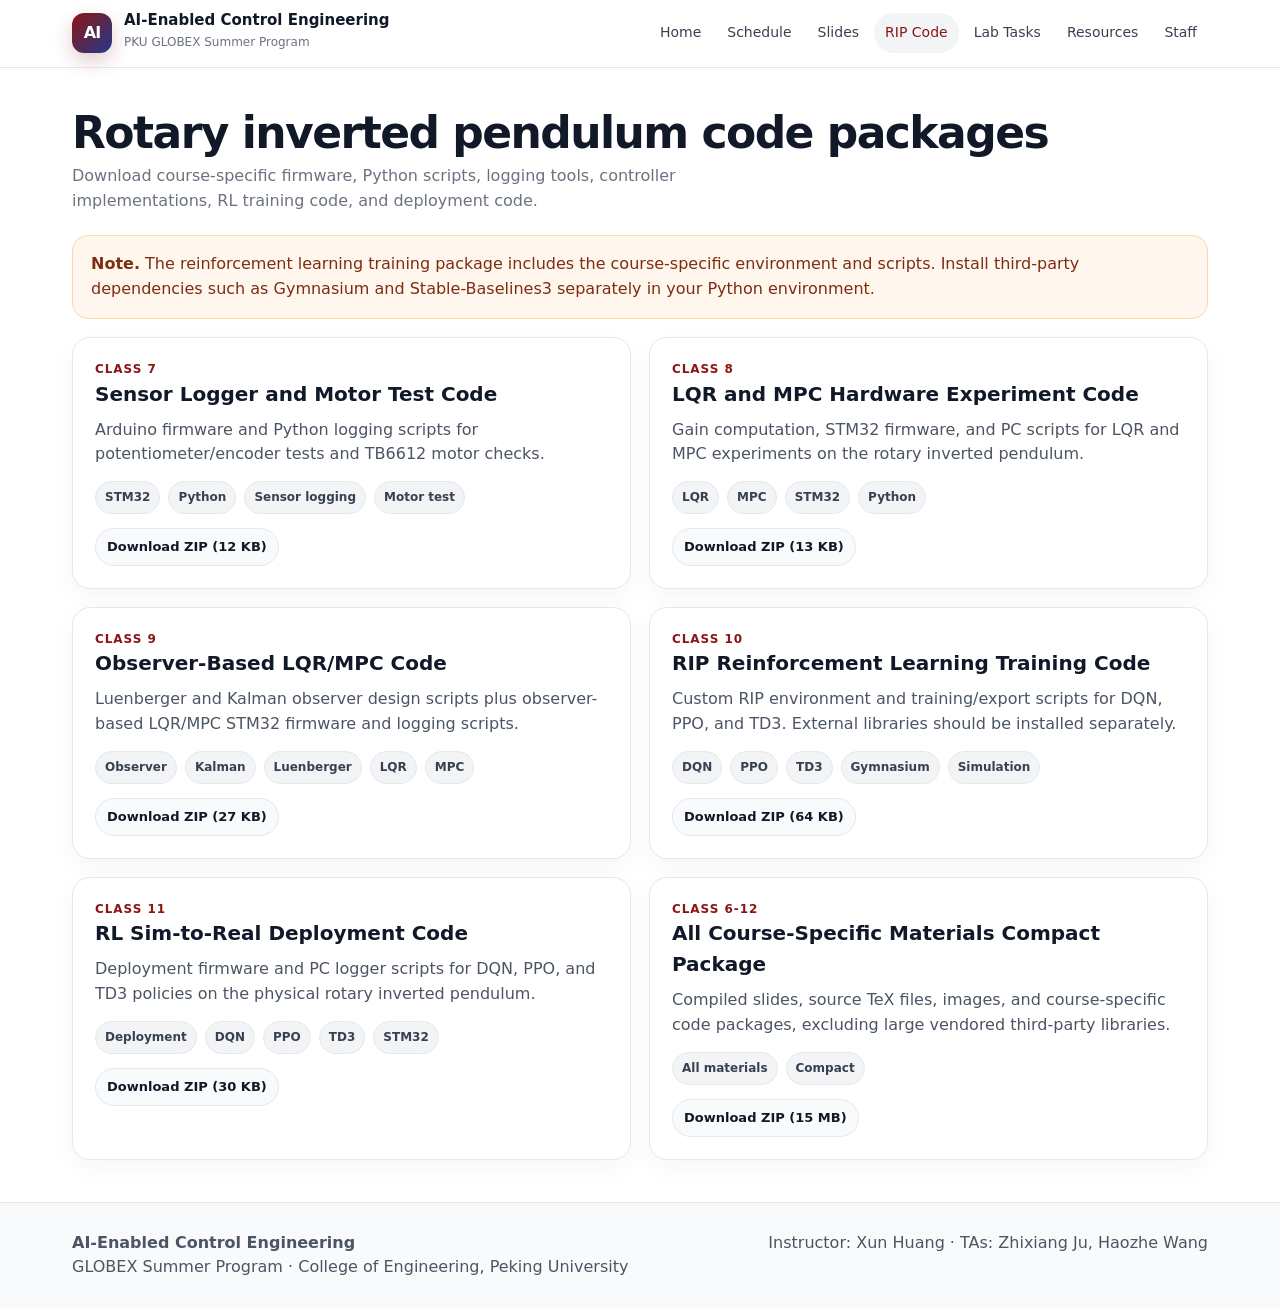
==== code.html @ 056799bc "Initial course website" ====
<!doctype html>
<html lang="en">
<head>
  <meta charset="utf-8">
  <meta name="viewport" content="width=device-width, initial-scale=1">
  <title>RIP Code · AI-Enabled Control Engineering</title>
  <meta name="description" content="Course website for AI-Enabled Control Engineering, PKU College of Engineering GLOBEX Summer Program.">
  <link rel="stylesheet" href="assets/css/styles.css">
</head>
<body>
<header class="site-header">
  <nav class="nav">
    <a class="brand" href="index.html" aria-label="Course home">
      <span class="brand-mark">AI</span>
      <span class="brand-text"><strong>AI-Enabled Control Engineering</strong><span>PKU GLOBEX Summer Program</span></span>
    </a>
    <div class="nav-links">
      <a href="index.html">Home</a>
      <a href="schedule.html">Schedule</a>
      <a href="lectures.html">Slides</a>
      <a href="code.html">RIP Code</a>
      <a href="tasks.html">Lab Tasks</a>
      <a href="resources.html">Resources</a>
      <a href="staff.html">Staff</a>
    </div>
  </nav>
</header>
<main class="container">
  <div class="section-head"><div><h2>Rotary inverted pendulum code packages</h2><p>Download course-specific firmware, Python scripts, logging tools, controller implementations, RL training code, and deployment code.</p></div></div>
  <div class="notice"><strong>Note.</strong> The reinforcement learning training package includes the course-specific environment and scripts. Install third-party dependencies such as Gymnasium and Stable-Baselines3 separately in your Python environment.</div>
  <div class="grid two" data-code style="margin-top:18px"></div>
</main>
<footer class="footer">
  <div class="container">
    <div><strong>AI-Enabled Control Engineering</strong><br>GLOBEX Summer Program · College of Engineering, Peking University</div>
    <div>Instructor: Xun Huang · TAs: Zhixiang Ju, Haozhe Wang</div>
  </div>
</footer>
<script src="assets/js/course-data.js"></script>
<script src="assets/js/main.js"></script>
</body>
</html>
---- assets/css/styles.css ----
:root {
  --pku-red: #8c1515;
  --pku-dark: #1f2937;
  --pku-ink: #111827;
  --muted: #6b7280;
  --line: #e5e7eb;
  --soft: #f8fafc;
  --card: #ffffff;
  --blue: #233a8b;
  --gold: #c28f2c;
  --radius: 18px;
  --shadow: 0 18px 45px rgba(15, 23, 42, 0.10);
}
* { box-sizing: border-box; }
html { scroll-behavior: smooth; }
body { margin: 0; font-family: Inter, ui-sans-serif, system-ui, -apple-system, BlinkMacSystemFont, "Segoe UI", sans-serif; color: var(--pku-ink); background: #fff; line-height: 1.55; }
a { color: inherit; text-decoration: none; }
img { max-width: 100%; display: block; }
.site-header { position: sticky; top: 0; z-index: 50; background: rgba(255,255,255,0.94); border-bottom: 1px solid var(--line); backdrop-filter: blur(16px); }
.nav { max-width: 1180px; margin: 0 auto; padding: 13px 22px; display: flex; align-items: center; justify-content: space-between; gap: 18px; }
.brand { display: flex; align-items: center; gap: 12px; min-width: 260px; }
.brand-mark { width: 40px; height: 40px; border-radius: 12px; background: linear-gradient(135deg, var(--pku-red), var(--blue)); color: white; display:grid; place-items:center; font-weight: 900; letter-spacing: -1px; box-shadow: 0 8px 20px rgba(140,21,21,.22); }
.brand-text strong { display: block; line-height: 1.05; font-size: 15px; }
.brand-text span { color: var(--muted); font-size: 12px; }
.nav-links { display: flex; align-items: center; gap: 4px; flex-wrap: wrap; justify-content: flex-end; }
.nav-links a { padding: 9px 11px; border-radius: 999px; font-size: 14px; color: #374151; }
.nav-links a:hover, .nav-links a.active { background: #f3f4f6; color: var(--pku-red); }
.hero { background: radial-gradient(circle at 20% 10%, rgba(140,21,21,.14), transparent 30%), radial-gradient(circle at 80% 10%, rgba(35,58,139,.15), transparent 35%), linear-gradient(180deg, #fff, #f8fafc); border-bottom: 1px solid var(--line); }
.hero-inner { max-width: 1180px; margin: 0 auto; padding: 68px 22px 56px; display: grid; grid-template-columns: 1.15fr .85fr; gap: 36px; align-items: center; }
.eyebrow { display: inline-flex; align-items: center; gap: 8px; color: var(--pku-red); font-weight: 800; font-size: 13px; letter-spacing: .08em; text-transform: uppercase; }
.eyebrow::before { content: ""; width: 32px; height: 3px; border-radius: 99px; background: var(--pku-red); }
h1 { font-size: clamp(38px, 7vw, 72px); line-height: .96; margin: 16px 0 18px; letter-spacing: -0.055em; }
.hero p { font-size: 18px; color: #374151; max-width: 720px; }
.hero-card { background: rgba(255,255,255,.88); border: 1px solid var(--line); border-radius: 28px; box-shadow: var(--shadow); overflow: hidden; }
.hero-card img { width: 100%; max-height: 310px; object-fit: contain; background: white; padding: 22px; }
.hero-card-body { padding: 22px; border-top: 1px solid var(--line); }
.hero-card-body h3 { margin: 0 0 8px; }
.hero-actions { display:flex; gap: 12px; flex-wrap: wrap; margin-top: 26px; }
.btn { display: inline-flex; align-items: center; justify-content: center; gap: 8px; padding: 12px 16px; border-radius: 999px; font-weight: 800; border: 1px solid var(--line); background: #fff; }
.btn.primary { background: var(--pku-red); color: #fff; border-color: var(--pku-red); }
.btn:hover { transform: translateY(-1px); box-shadow: 0 10px 20px rgba(15,23,42,.08); }
.container { max-width: 1180px; margin: 0 auto; padding: 42px 22px; }
.section-head { display:flex; justify-content:space-between; align-items:end; gap: 16px; margin-bottom: 22px; }
.section-head h2 { font-size: clamp(28px, 4vw, 44px); line-height: 1.05; letter-spacing: -.035em; margin: 0; }
.section-head p { color: var(--muted); max-width: 680px; margin: 8px 0 0; }
.grid { display: grid; gap: 18px; }
.grid.cards { grid-template-columns: repeat(3, minmax(0, 1fr)); }
.grid.two { grid-template-columns: repeat(2, minmax(0, 1fr)); }
.card { background: var(--card); border: 1px solid var(--line); border-radius: var(--radius); padding: 22px; box-shadow: 0 8px 25px rgba(15,23,42,.04); }
.card h3 { margin: 0 0 8px; font-size: 20px; }
.card p { color: #4b5563; margin: 0 0 14px; }
.kicker { color: var(--pku-red); font-size: 12px; font-weight: 900; letter-spacing: .08em; text-transform: uppercase; }
.pill-row { display:flex; flex-wrap: wrap; gap: 8px; margin-top: 14px; }
.pill { background: #f3f4f6; border: 1px solid #e5e7eb; color: #374151; border-radius: 999px; padding: 6px 9px; font-size: 12px; font-weight: 700; }
.feature-strip { background: var(--pku-dark); color: #fff; }
.feature-strip .container { padding-block: 34px; }
.stats { display:grid; grid-template-columns: repeat(4, minmax(0,1fr)); gap: 18px; }
.stat { border: 1px solid rgba(255,255,255,.16); border-radius: 18px; padding: 18px; background: rgba(255,255,255,.05); }
.stat strong { display:block; font-size: 30px; line-height:1; }
.stat span { color: #cbd5e1; font-size: 13px; }
.timeline { position: relative; display: grid; gap: 16px; }
.lecture-card { display:grid; grid-template-columns: 116px 1fr; gap: 18px; align-items:start; background: #fff; border: 1px solid var(--line); border-radius: 20px; padding: 20px; box-shadow: 0 8px 20px rgba(15,23,42,.04); }
.lecture-no { background: linear-gradient(135deg, var(--pku-red), var(--blue)); color: white; border-radius: 18px; min-height: 92px; display:flex; flex-direction:column; justify-content:center; align-items:center; font-weight: 900; }
.lecture-no span { font-size: 13px; opacity:.85; }
.lecture-no strong { font-size: 34px; line-height:1; }
.lecture-card h3 { margin: 0 0 6px; font-size: 22px; }
.lecture-card p { margin: 0 0 12px; color: #4b5563; }
ul.clean { margin: 10px 0 0; padding-left: 18px; color: #374151; }
.downloads { display:flex; flex-wrap: wrap; gap: 10px; margin-top: 14px; }
.downloads a { border: 1px solid var(--line); border-radius: 999px; padding: 8px 11px; font-size: 13px; font-weight: 800; background: #f9fafb; }
.downloads a:hover { color: var(--pku-red); background: #fff7ed; }
.table-wrap { overflow-x:auto; border: 1px solid var(--line); border-radius: 18px; }
table { width: 100%; border-collapse: collapse; background: #fff; }
th, td { padding: 14px 16px; border-bottom: 1px solid var(--line); text-align: left; vertical-align: top; }
th { background: #f9fafb; color: #374151; font-size: 13px; text-transform: uppercase; letter-spacing: .04em; }
tr:last-child td { border-bottom: none; }
.notice { background: #fff7ed; border: 1px solid #fed7aa; color: #7c2d12; border-radius: 16px; padding: 16px 18px; }
.staff-grid { display:grid; grid-template-columns: 1fr 1fr; gap: 18px; }
.person { display:flex; gap: 16px; align-items:center; }
.avatar { width: 58px; height:58px; border-radius: 18px; background: linear-gradient(135deg, var(--pku-red), var(--blue)); color:white; display:grid; place-items:center; font-weight:900; }
.footer { border-top: 1px solid var(--line); background: #f9fafb; color: #4b5563; }
.footer .container { padding-block: 28px; display:flex; justify-content:space-between; gap:18px; flex-wrap:wrap; }
pre, code { font-family: ui-monospace, SFMono-Regular, Menlo, Consolas, monospace; }
pre { background: #111827; color: #e5e7eb; border-radius: 16px; padding: 16px; overflow:auto; }
@media (max-width: 860px) {
  .hero-inner, .grid.cards, .grid.two, .staff-grid, .stats { grid-template-columns: 1fr; }
  .section-head { display:block; }
  .lecture-card { grid-template-columns: 1fr; }
  .lecture-no { min-height: 68px; flex-direction: row; gap: 8px; justify-content:flex-start; padding-left: 18px; }
  .brand { min-width:auto; }
  .nav { align-items:flex-start; flex-direction:column; }
  .nav-links { justify-content:flex-start; }
}
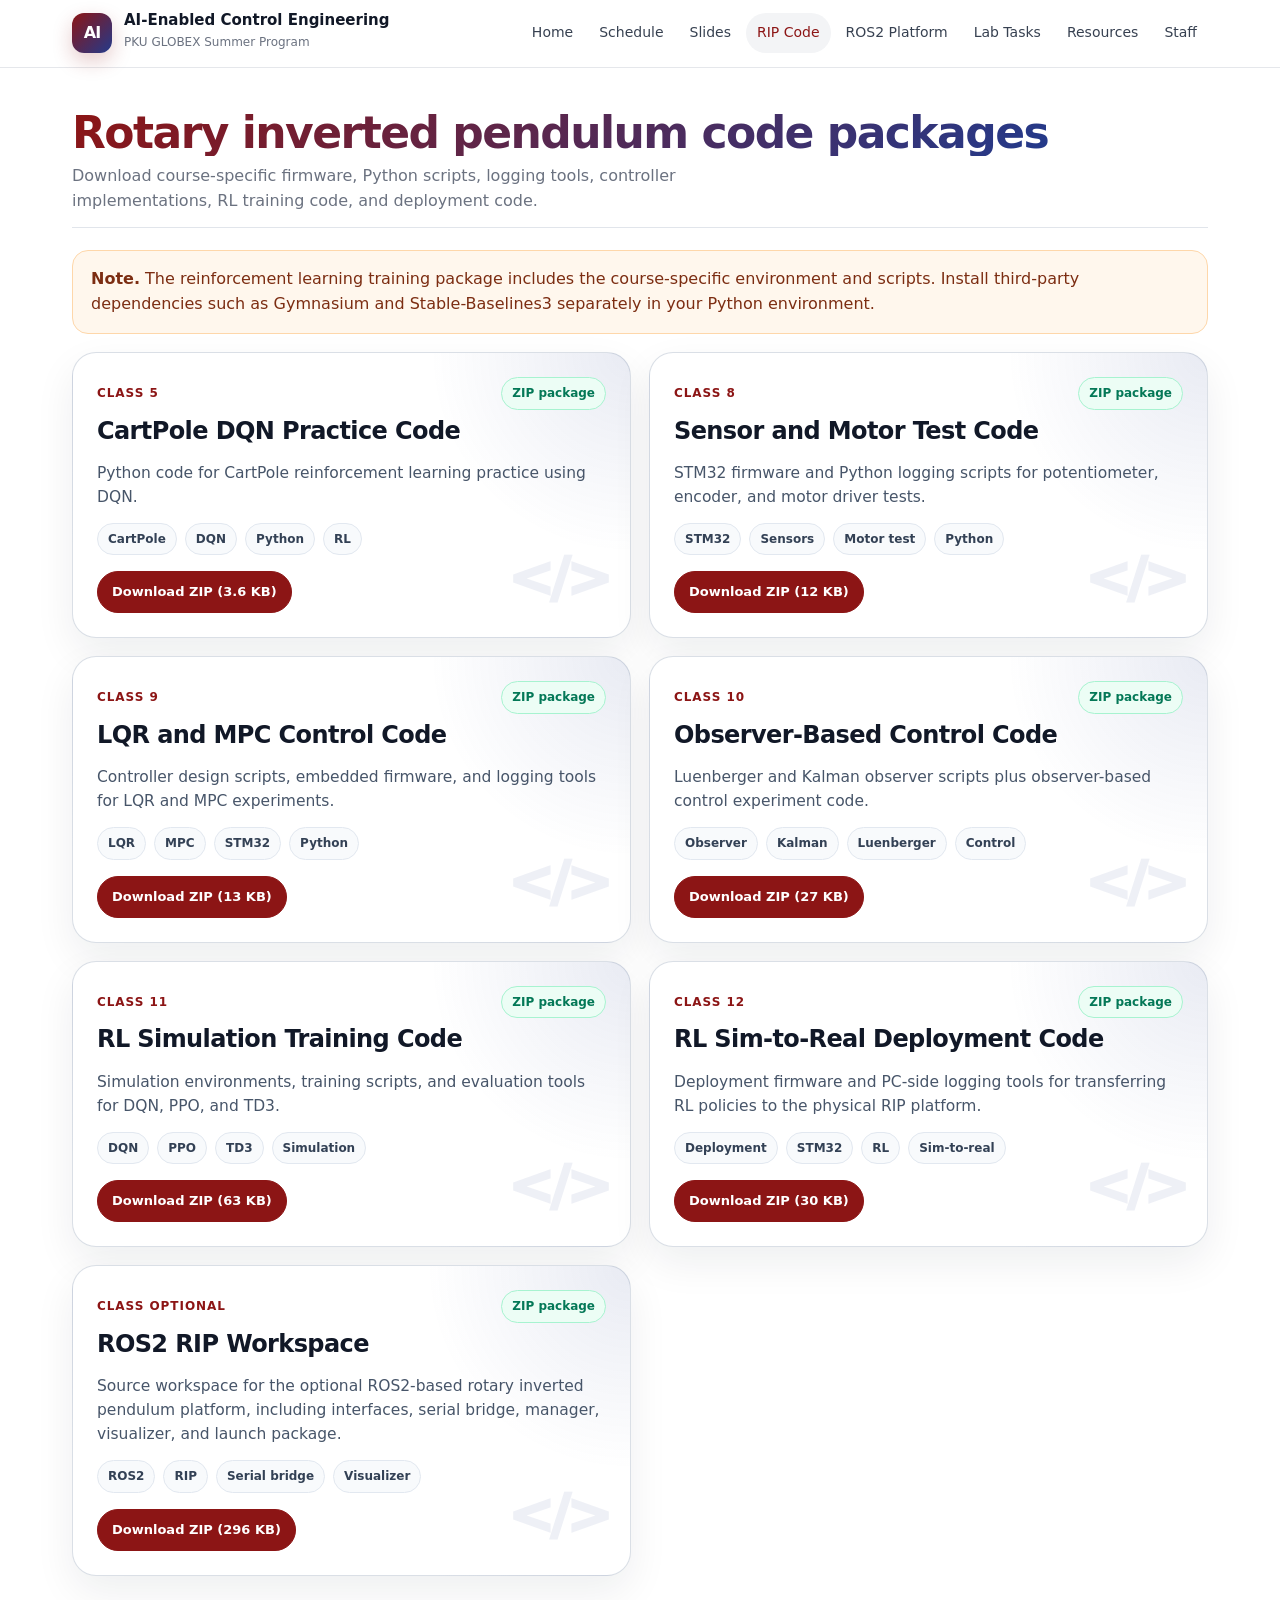
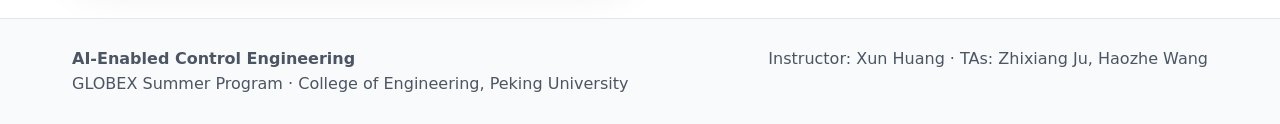
==== commit 6c587307: "Update RIPLAB website" ====
--- a/code.html
+++ b/code.html
@@ -19,6 +19,7 @@
       <a href="schedule.html">Schedule</a>
       <a href="lectures.html">Slides</a>
       <a href="code.html">RIP Code</a>
+      <a href="ros2-platform.html">ROS2 Platform</a>
       <a href="tasks.html">Lab Tasks</a>
       <a href="resources.html">Resources</a>
       <a href="staff.html">Staff</a>
--- a/assets/css/styles.css
+++ b/assets/css/styles.css
@@ -92,3 +92,522 @@
   .nav { align-items:flex-start; flex-direction:column; }
   .nav-links { justify-content:flex-start; }
 }
+
+/* ===== 2026 course material redesign ===== */
+
+.timeline {
+  display: grid;
+  gap: 20px;
+}
+
+.lecture-card.modern {
+  position: relative;
+  overflow: hidden;
+  display: grid;
+  grid-template-columns: 118px 1fr;
+  gap: 22px;
+  padding: 24px;
+  border-radius: 24px;
+  border: 1px solid rgba(148, 163, 184, 0.35);
+  background:
+    linear-gradient(135deg, rgba(255,255,255,0.98), rgba(248,250,252,0.96)),
+    radial-gradient(circle at 100% 0%, rgba(140,21,21,0.10), transparent 30%);
+  box-shadow: 0 16px 40px rgba(15, 23, 42, 0.08);
+}
+
+.lecture-card.modern::before {
+  content: "";
+  position: absolute;
+  inset: 0 auto 0 0;
+  width: 6px;
+  background: linear-gradient(180deg, var(--pku-red), var(--blue));
+}
+
+.lecture-card.modern.is-pending {
+  background:
+    repeating-linear-gradient(
+      -45deg,
+      rgba(248,250,252,0.98),
+      rgba(248,250,252,0.98) 12px,
+      rgba(241,245,249,0.98) 12px,
+      rgba(241,245,249,0.98) 24px
+    );
+  opacity: 0.92;
+}
+
+.lecture-card.modern.is-pending::before {
+  background: #cbd5e1;
+}
+
+.lecture-no {
+  background: linear-gradient(135deg, var(--pku-red), var(--blue));
+  color: white;
+  border-radius: 20px;
+  min-height: 108px;
+  display: flex;
+  flex-direction: column;
+  justify-content: center;
+  align-items: center;
+  box-shadow: 0 14px 28px rgba(140, 21, 21, 0.18);
+}
+
+.is-pending .lecture-no {
+  background: linear-gradient(135deg, #94a3b8, #64748b);
+  box-shadow: none;
+}
+
+.lecture-no span {
+  font-size: 13px;
+  font-weight: 800;
+  opacity: 0.88;
+  text-transform: uppercase;
+  letter-spacing: 0.08em;
+}
+
+.lecture-no strong {
+  font-size: 40px;
+  line-height: 1;
+  font-weight: 950;
+}
+
+.lecture-main h3,
+.code-card.modern h3 {
+  margin: 8px 0 8px;
+  font-size: 24px;
+  line-height: 1.15;
+  letter-spacing: -0.025em;
+}
+
+.lecture-focus,
+.code-card.modern p {
+  color: #475569;
+  font-size: 15.5px;
+  margin-bottom: 14px;
+}
+
+.lecture-topline,
+.code-card-head {
+  display: flex;
+  align-items: center;
+  justify-content: space-between;
+  gap: 12px;
+  flex-wrap: wrap;
+}
+
+.status {
+  display: inline-flex;
+  align-items: center;
+  border-radius: 999px;
+  padding: 6px 10px;
+  font-size: 12px;
+  font-weight: 850;
+  border: 1px solid transparent;
+}
+
+.status.ready {
+  background: #ecfdf5;
+  color: #047857;
+  border-color: #a7f3d0;
+}
+
+.status.pending {
+  background: #f1f5f9;
+  color: #64748b;
+  border-color: #cbd5e1;
+}
+
+.lab-line {
+  margin: 14px 0 0;
+  padding: 12px 14px;
+  border-left: 4px solid var(--gold);
+  background: #fffbeb;
+  border-radius: 12px;
+  color: #475569;
+}
+
+.downloads {
+  display: flex;
+  flex-wrap: wrap;
+  gap: 10px;
+  margin-top: 16px;
+}
+
+.download-btn,
+.downloads a {
+  display: inline-flex;
+  align-items: center;
+  justify-content: center;
+  border-radius: 999px;
+  padding: 10px 14px;
+  font-size: 13px;
+  font-weight: 850;
+  border: 1px solid var(--pku-red);
+  background: var(--pku-red);
+  color: white;
+  transition: transform 0.15s ease, box-shadow 0.15s ease;
+}
+
+.download-btn:hover,
+.downloads a:hover {
+  transform: translateY(-1px);
+  box-shadow: 0 12px 22px rgba(140, 21, 21, 0.18);
+  background: #7a1010;
+  color: white;
+}
+
+.download-btn.disabled {
+  cursor: not-allowed;
+  border-color: #cbd5e1;
+  background: #e2e8f0;
+  color: #64748b;
+  box-shadow: none;
+}
+
+.grid.cards[data-code] {
+  grid-template-columns: repeat(2, minmax(0, 1fr));
+}
+
+.code-card.modern {
+  position: relative;
+  padding: 24px;
+  border-radius: 24px;
+  border: 1px solid rgba(148, 163, 184, 0.35);
+  background:
+    radial-gradient(circle at 100% 0%, rgba(35,58,139,0.10), transparent 32%),
+    #ffffff;
+  box-shadow: 0 16px 40px rgba(15, 23, 42, 0.07);
+}
+
+.code-card.modern::before {
+  content: "</>";
+  position: absolute;
+  right: 22px;
+  bottom: 16px;
+  color: rgba(35, 58, 139, 0.08);
+  font-size: 56px;
+  font-weight: 950;
+  letter-spacing: -0.08em;
+}
+
+.pill-row {
+  display: flex;
+  flex-wrap: wrap;
+  gap: 8px;
+  margin: 14px 0 4px;
+}
+
+.pill {
+  background: #f8fafc;
+  border: 1px solid #e2e8f0;
+  color: #334155;
+  border-radius: 999px;
+  padding: 6px 10px;
+  font-size: 12px;
+  font-weight: 750;
+}
+
+.section-head {
+  padding-bottom: 14px;
+  border-bottom: 1px solid rgba(148, 163, 184, 0.28);
+}
+
+.section-head h2 {
+  background: linear-gradient(135deg, var(--pku-red), var(--blue));
+  -webkit-background-clip: text;
+  background-clip: text;
+  color: transparent;
+}
+
+@media (max-width: 860px) {
+  .lecture-card.modern {
+    grid-template-columns: 1fr;
+  }
+
+  .lecture-no {
+    min-height: 72px;
+    flex-direction: row;
+    justify-content: flex-start;
+    padding-left: 20px;
+    gap: 10px;
+  }
+
+  .grid.cards[data-code] {
+    grid-template-columns: 1fr;
+  }
+}
+
+/* ===== layout fix for 1--15 course pages ===== */
+html, body {
+  overflow-x: hidden;
+}
+
+.container,
+.page,
+main {
+  max-width: 1180px;
+  margin-left: auto;
+  margin-right: auto;
+  box-sizing: border-box;
+}
+
+.page {
+  padding-left: 22px;
+  padding-right: 22px;
+}
+
+.timeline,
+.grid.cards,
+.schedule-panel,
+.table-wrap {
+  width: 100%;
+  max-width: 100%;
+  box-sizing: border-box;
+}
+
+.lecture-card.modern,
+.code-card.modern {
+  max-width: 100%;
+  box-sizing: border-box;
+}
+
+.lecture-topline,
+.code-card-head {
+  justify-content: flex-start;
+}
+
+.lecture-topline .status,
+.code-card-head .status {
+  margin-left: auto;
+}
+
+.table-wrap {
+  overflow-x: auto;
+}
+
+.schedule-table {
+  width: 100%;
+  border-collapse: separate;
+  border-spacing: 0 12px;
+}
+
+.schedule-table th {
+  text-align: left;
+  padding: 12px 14px;
+  font-size: 13px;
+  color: #64748b;
+  text-transform: uppercase;
+  letter-spacing: 0.04em;
+}
+
+.schedule-table td {
+  background: #ffffff;
+  padding: 16px 14px;
+  border-top: 1px solid rgba(148, 163, 184, 0.28);
+  border-bottom: 1px solid rgba(148, 163, 184, 0.28);
+  vertical-align: top;
+  color: #334155;
+}
+
+.schedule-table td:first-child {
+  border-left: 1px solid rgba(148, 163, 184, 0.28);
+  border-radius: 16px 0 0 16px;
+  color: var(--pku-red);
+  white-space: nowrap;
+}
+
+.schedule-table td:last-child {
+  border-right: 1px solid rgba(148, 163, 184, 0.28);
+  border-radius: 0 16px 16px 0;
+  white-space: nowrap;
+}
+
+@media (max-width: 860px) {
+  .page {
+    padding-left: 14px;
+    padding-right: 14px;
+  }
+
+  .schedule-table {
+    min-width: 920px;
+  }
+}
+
+
+/* ===== ros2-platform-page ===== */
+.ros2-page {
+  max-width: 1120px;
+}
+
+.ros2-hero {
+  position: relative;
+  overflow: hidden;
+  border-radius: 30px;
+  padding: 42px;
+  margin-bottom: 28px;
+  color: #0f172a;
+  border: 1px solid rgba(148, 163, 184, 0.30);
+  background:
+    radial-gradient(circle at 92% 12%, rgba(35,58,139,0.20), transparent 34%),
+    linear-gradient(135deg, #ffffff 0%, #f8fafc 58%, #fff7ed 100%);
+  box-shadow: 0 20px 54px rgba(15, 23, 42, 0.10);
+}
+
+.ros2-hero h1 {
+  max-width: 820px;
+  margin: 10px 0 14px;
+  font-size: clamp(36px, 6vw, 64px);
+  line-height: 0.96;
+  letter-spacing: -0.055em;
+  color: var(--pku-red);
+}
+
+.ros2-hero .lead {
+  max-width: 820px;
+  color: #475569;
+  font-size: 18px;
+  line-height: 1.7;
+}
+
+.download-btn.ghost {
+  background: #ffffff;
+  color: var(--pku-red);
+  border-color: rgba(140, 21, 21, 0.35);
+}
+
+.ros2-grid {
+  display: grid;
+  grid-template-columns: repeat(2, minmax(0, 1fr));
+  gap: 18px;
+  margin: 26px 0;
+}
+
+.ros2-card,
+.ros2-section {
+  border: 1px solid rgba(148, 163, 184, 0.30);
+  background: #ffffff;
+  border-radius: 24px;
+  padding: 24px;
+  box-shadow: 0 14px 36px rgba(15, 23, 42, 0.06);
+}
+
+.ros2-card h2,
+.ros2-section h2 {
+  margin: 0 0 12px;
+  color: #111827;
+  letter-spacing: -0.025em;
+}
+
+.ros2-card p,
+.ros2-section p,
+.steps li {
+  color: #475569;
+  line-height: 1.68;
+}
+
+.ros2-section {
+  margin: 22px 0;
+}
+
+.module-list {
+  display: grid;
+  grid-template-columns: repeat(2, minmax(0, 1fr));
+  gap: 14px;
+}
+
+.module-list article {
+  border-radius: 18px;
+  padding: 18px;
+  background: #f8fafc;
+  border: 1px solid rgba(226, 232, 240, 0.95);
+}
+
+.module-list h3 {
+  margin: 0 0 8px;
+  color: var(--pku-red);
+}
+
+.flow {
+  display: grid;
+  grid-template-columns: 1fr auto 1fr auto 1fr auto 1fr;
+  align-items: center;
+  gap: 10px;
+  margin: 18px 0;
+}
+
+.flow div {
+  min-height: 84px;
+  border-radius: 18px;
+  background: linear-gradient(135deg, #f8fafc, #eef2ff);
+  border: 1px solid rgba(148, 163, 184, 0.28);
+  padding: 16px;
+  font-weight: 900;
+  color: #0f172a;
+}
+
+.flow small {
+  display: block;
+  margin-top: 6px;
+  font-weight: 650;
+  color: #64748b;
+}
+
+.flow span {
+  color: var(--pku-red);
+  font-weight: 950;
+  font-size: 24px;
+}
+
+.steps {
+  padding-left: 22px;
+}
+
+.steps li {
+  margin: 14px 0;
+}
+
+pre {
+  overflow-x: auto;
+  border-radius: 16px;
+  padding: 14px 16px;
+  background: #0f172a;
+  color: #e5e7eb;
+}
+
+code {
+  border-radius: 7px;
+  padding: 2px 6px;
+  background: #f1f5f9;
+  color: #8c1515;
+  font-weight: 700;
+}
+
+pre code {
+  background: transparent;
+  color: inherit;
+  padding: 0;
+}
+
+.warning-panel {
+  border-color: rgba(217, 119, 6, 0.30);
+  background: linear-gradient(135deg, #fffbeb, #ffffff);
+}
+
+@media (max-width: 900px) {
+  .ros2-grid,
+  .module-list {
+    grid-template-columns: 1fr;
+  }
+
+  .flow {
+    grid-template-columns: 1fr;
+  }
+
+  .flow span {
+    text-align: center;
+    transform: rotate(90deg);
+  }
+
+  .ros2-hero {
+    padding: 28px;
+  }
+}
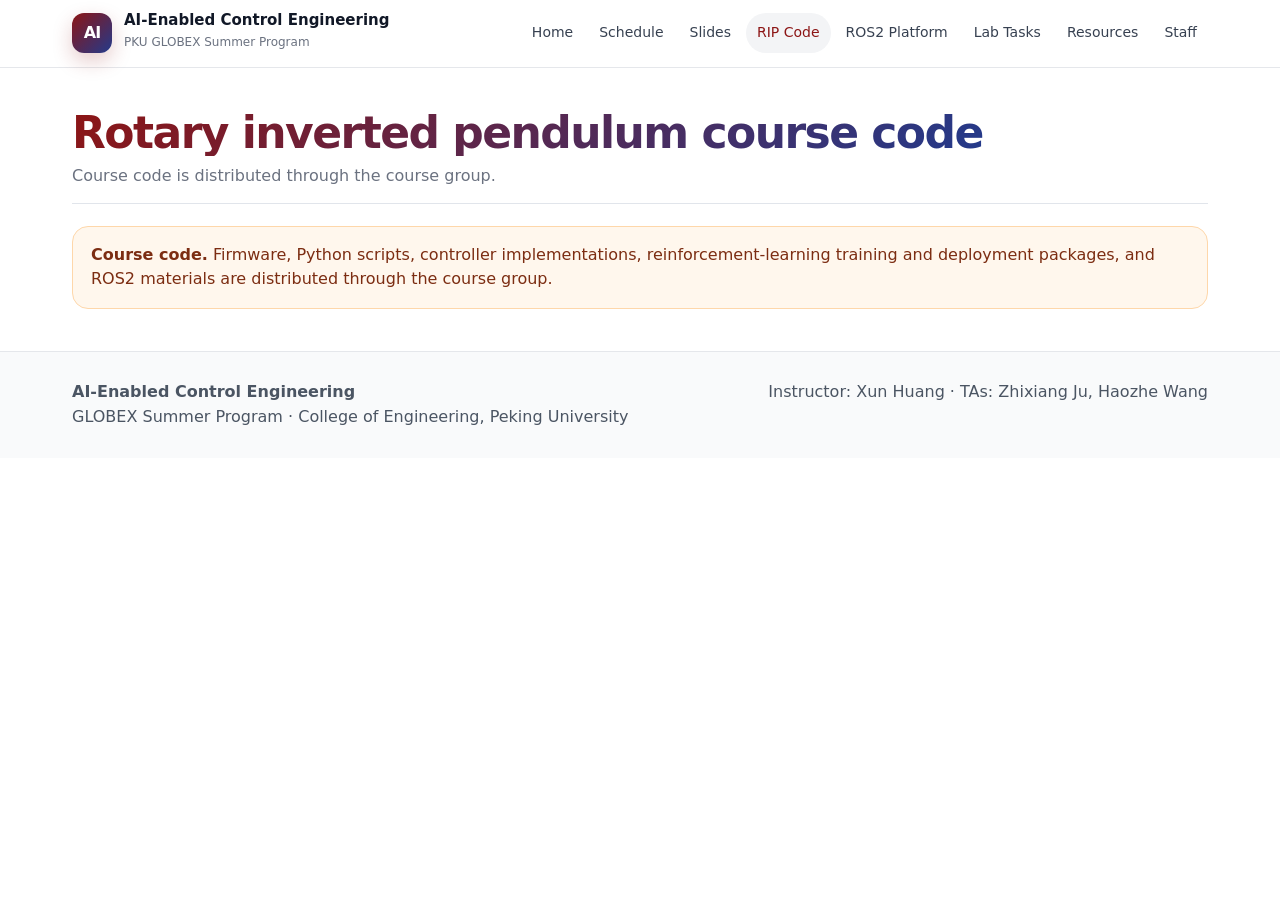
==== commit a65ab8f4: "Update RIP course manuals, report templates, and theory supplement" ====
--- a/code.html
+++ b/code.html
@@ -27,9 +27,18 @@
   </nav>
 </header>
 <main class="container">
-  <div class="section-head"><div><h2>Rotary inverted pendulum code packages</h2><p>Download course-specific firmware, Python scripts, logging tools, controller implementations, RL training code, and deployment code.</p></div></div>
-  <div class="notice"><strong>Note.</strong> The reinforcement learning training package includes the course-specific environment and scripts. Install third-party dependencies such as Gymnasium and Stable-Baselines3 separately in your Python environment.</div>
-  <div class="grid two" data-code style="margin-top:18px"></div>
+  <div class="section-head">
+    <div>
+      <h2>Rotary inverted pendulum course code</h2>
+      <p>Course code is distributed through the course group.</p>
+    </div>
+  </div>
+  <div class="notice">
+    <strong>Course code.</strong>
+    Firmware, Python scripts, controller implementations,
+    reinforcement-learning training and deployment packages,
+    and ROS2 materials are distributed through the course group.
+  </div>
 </main>
 <footer class="footer">
   <div class="container">
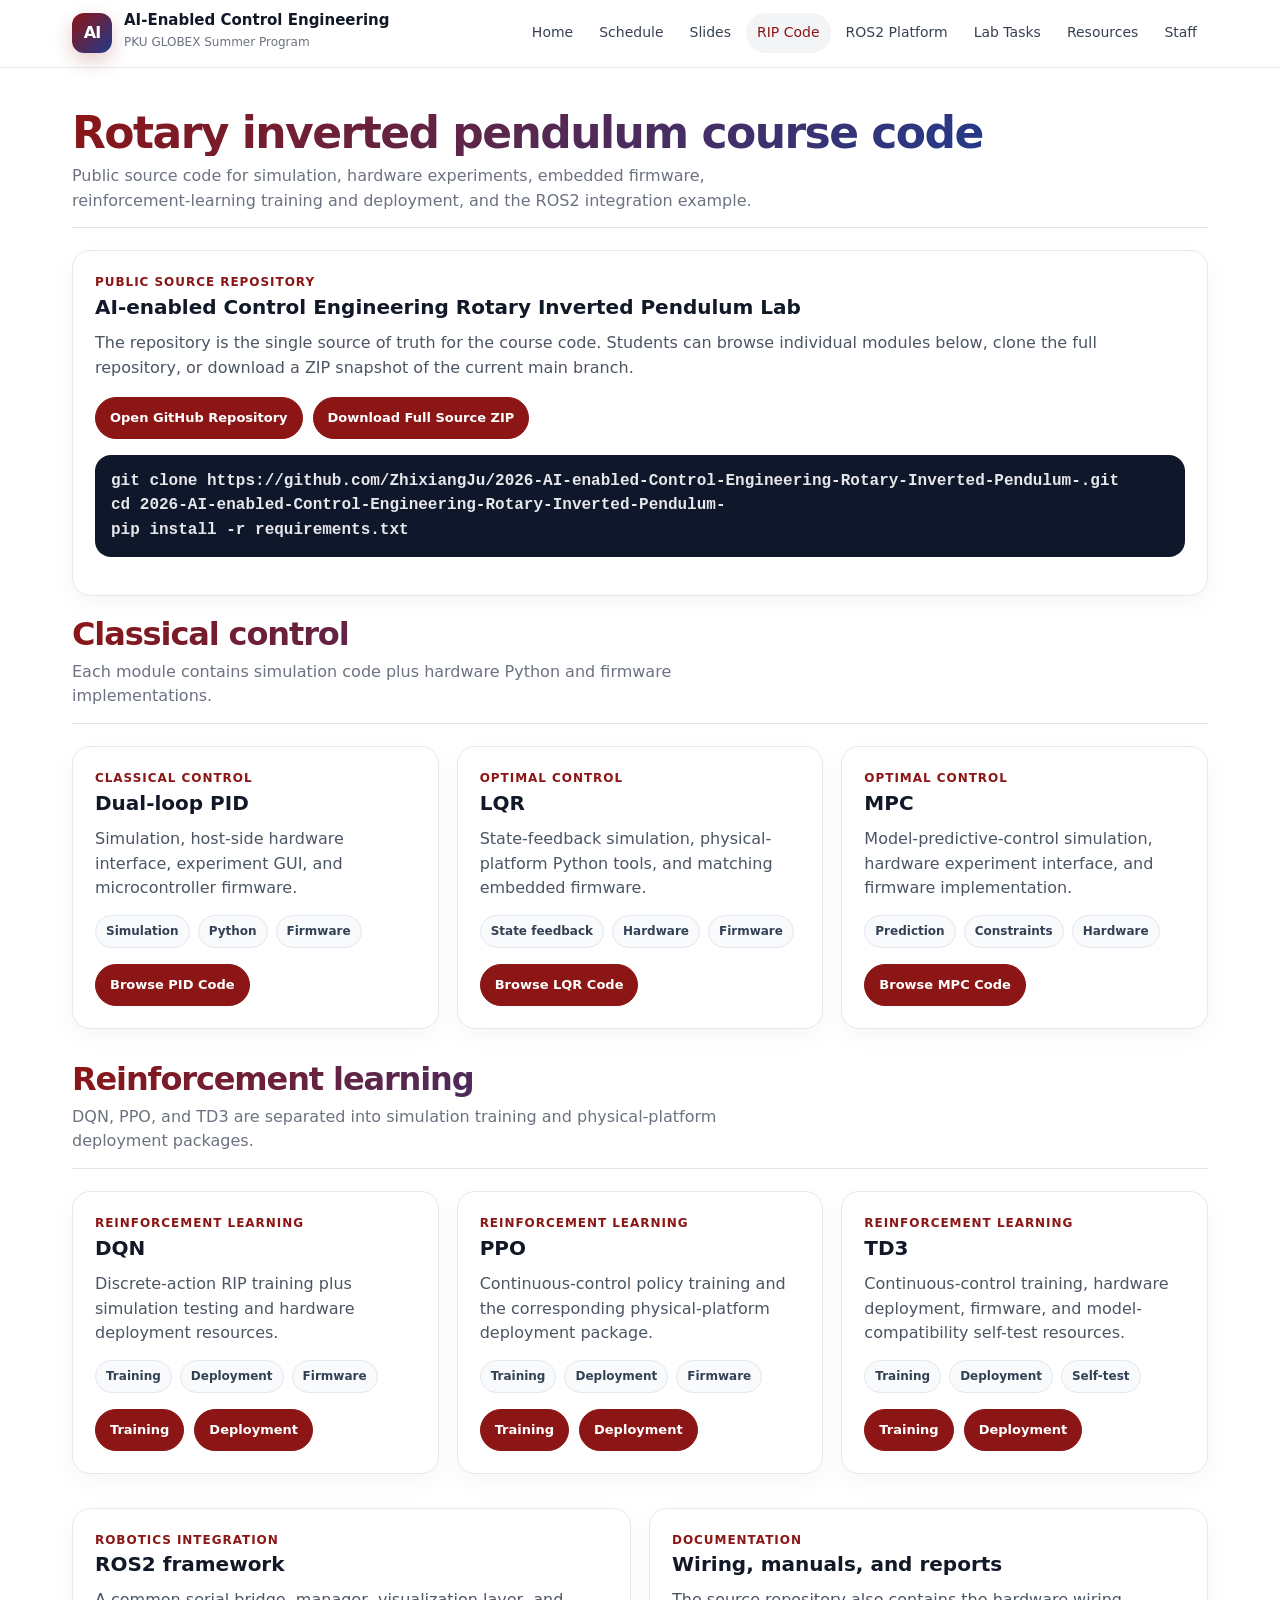
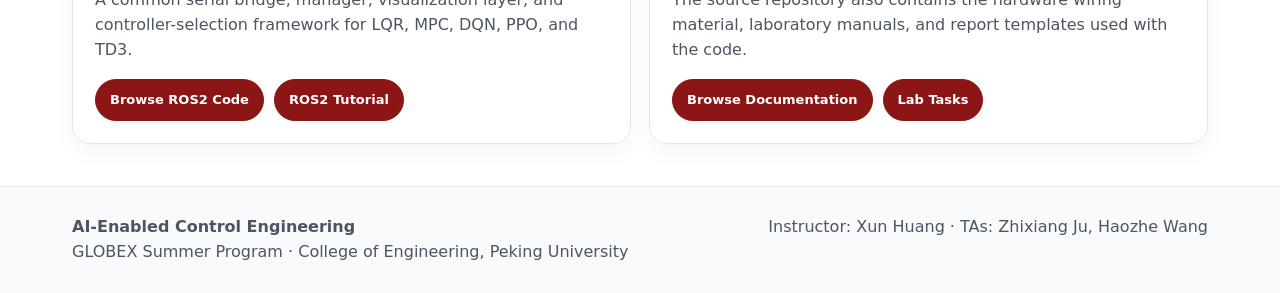
==== commit 1f52eb60: "Publish public RIP source code on course website" ====
--- a/code.html
+++ b/code.html
@@ -4,7 +4,7 @@
   <meta charset="utf-8">
   <meta name="viewport" content="width=device-width, initial-scale=1">
   <title>RIP Code · AI-Enabled Control Engineering</title>
-  <meta name="description" content="Course website for AI-Enabled Control Engineering, PKU College of Engineering GLOBEX Summer Program.">
+  <meta name="description" content="Public rotary inverted pendulum source code for AI-Enabled Control Engineering, PKU College of Engineering GLOBEX Summer Program.">
   <link rel="stylesheet" href="assets/css/styles.css">
 </head>
 <body>
@@ -26,26 +26,49 @@
     </div>
   </nav>
 </header>
+
 <main class="container">
   <div class="section-head">
     <div>
       <h2>Rotary inverted pendulum course code</h2>
-      <p>Course code is distributed through the course group.</p>
+      <p>Public source code for simulation, hardware experiments, embedded firmware, reinforcement-learning training and deployment, and the ROS2 integration example.</p>
     </div>
   </div>
-  <div class="notice">
-    <strong>Course code.</strong>
-    Firmware, Python scripts, controller implementations,
-    reinforcement-learning training and deployment packages,
-    and ROS2 materials are distributed through the course group.
+
+  <article class="card" style="margin-bottom:22px;">
+    <div class="kicker">Public source repository</div>
+    <h3>AI-enabled Control Engineering Rotary Inverted Pendulum Lab</h3>
+    <p>The repository is the single source of truth for the course code. Students can browse individual modules below, clone the full repository, or download a ZIP snapshot of the current main branch.</p>
+    <div class="downloads">
+      <a href="https://github.com/ZhixiangJu/2026-AI-enabled-Control-Engineering-Rotary-Inverted-Pendulum-" target="_blank" rel="noopener">Open GitHub Repository</a>
+      <a href="https://github.com/ZhixiangJu/2026-AI-enabled-Control-Engineering-Rotary-Inverted-Pendulum-/archive/refs/heads/main.zip">Download Full Source ZIP</a>
+    </div>
+    <pre><code>git clone https://github.com/ZhixiangJu/2026-AI-enabled-Control-Engineering-Rotary-Inverted-Pendulum-.git
+cd 2026-AI-enabled-Control-Engineering-Rotary-Inverted-Pendulum-
+pip install -r requirements.txt</code></pre>
+  </article>
+
+  <div class="section-head"><div><h2 style="font-size:32px;">Classical control</h2><p>Each module contains simulation code plus hardware Python and firmware implementations.</p></div></div>
+  <div class="grid cards" style="margin-bottom:34px;">
+    <article class="card"><div class="kicker">Classical control</div><h3>Dual-loop PID</h3><p>Simulation, host-side hardware interface, experiment GUI, and microcontroller firmware.</p><div class="pill-row"><span class="pill">Simulation</span><span class="pill">Python</span><span class="pill">Firmware</span></div><div class="downloads"><a href="https://github.com/ZhixiangJu/2026-AI-enabled-Control-Engineering-Rotary-Inverted-Pendulum-/tree/main/classical_control/dual_loop_pid" target="_blank" rel="noopener">Browse PID Code</a></div></article>
+    <article class="card"><div class="kicker">Optimal control</div><h3>LQR</h3><p>State-feedback simulation, physical-platform Python tools, and matching embedded firmware.</p><div class="pill-row"><span class="pill">State feedback</span><span class="pill">Hardware</span><span class="pill">Firmware</span></div><div class="downloads"><a href="https://github.com/ZhixiangJu/2026-AI-enabled-Control-Engineering-Rotary-Inverted-Pendulum-/tree/main/classical_control/lqr" target="_blank" rel="noopener">Browse LQR Code</a></div></article>
+    <article class="card"><div class="kicker">Optimal control</div><h3>MPC</h3><p>Model-predictive-control simulation, hardware experiment interface, and firmware implementation.</p><div class="pill-row"><span class="pill">Prediction</span><span class="pill">Constraints</span><span class="pill">Hardware</span></div><div class="downloads"><a href="https://github.com/ZhixiangJu/2026-AI-enabled-Control-Engineering-Rotary-Inverted-Pendulum-/tree/main/classical_control/mpc" target="_blank" rel="noopener">Browse MPC Code</a></div></article>
+  </div>
+
+  <div class="section-head"><div><h2 style="font-size:32px;">Reinforcement learning</h2><p>DQN, PPO, and TD3 are separated into simulation training and physical-platform deployment packages.</p></div></div>
+  <div class="grid cards" style="margin-bottom:34px;">
+    <article class="card"><div class="kicker">Reinforcement learning</div><h3>DQN</h3><p>Discrete-action RIP training plus simulation testing and hardware deployment resources.</p><div class="pill-row"><span class="pill">Training</span><span class="pill">Deployment</span><span class="pill">Firmware</span></div><div class="downloads"><a href="https://github.com/ZhixiangJu/2026-AI-enabled-Control-Engineering-Rotary-Inverted-Pendulum-/tree/main/reinforcement_learning/training/dqn" target="_blank" rel="noopener">Training</a><a href="https://github.com/ZhixiangJu/2026-AI-enabled-Control-Engineering-Rotary-Inverted-Pendulum-/tree/main/reinforcement_learning/deployment/dqn" target="_blank" rel="noopener">Deployment</a></div></article>
+    <article class="card"><div class="kicker">Reinforcement learning</div><h3>PPO</h3><p>Continuous-control policy training and the corresponding physical-platform deployment package.</p><div class="pill-row"><span class="pill">Training</span><span class="pill">Deployment</span><span class="pill">Firmware</span></div><div class="downloads"><a href="https://github.com/ZhixiangJu/2026-AI-enabled-Control-Engineering-Rotary-Inverted-Pendulum-/tree/main/reinforcement_learning/training/ppo" target="_blank" rel="noopener">Training</a><a href="https://github.com/ZhixiangJu/2026-AI-enabled-Control-Engineering-Rotary-Inverted-Pendulum-/tree/main/reinforcement_learning/deployment/ppo" target="_blank" rel="noopener">Deployment</a></div></article>
+    <article class="card"><div class="kicker">Reinforcement learning</div><h3>TD3</h3><p>Continuous-control training, hardware deployment, firmware, and model-compatibility self-test resources.</p><div class="pill-row"><span class="pill">Training</span><span class="pill">Deployment</span><span class="pill">Self-test</span></div><div class="downloads"><a href="https://github.com/ZhixiangJu/2026-AI-enabled-Control-Engineering-Rotary-Inverted-Pendulum-/tree/main/reinforcement_learning/training/td3" target="_blank" rel="noopener">Training</a><a href="https://github.com/ZhixiangJu/2026-AI-enabled-Control-Engineering-Rotary-Inverted-Pendulum-/tree/main/reinforcement_learning/deployment/td3" target="_blank" rel="noopener">Deployment</a></div></article>
+  </div>
+
+  <div class="grid two">
+    <article class="card"><div class="kicker">Robotics integration</div><h3>ROS2 framework</h3><p>A common serial bridge, manager, visualization layer, and controller-selection framework for LQR, MPC, DQN, PPO, and TD3.</p><div class="downloads"><a href="https://github.com/ZhixiangJu/2026-AI-enabled-Control-Engineering-Rotary-Inverted-Pendulum-/tree/main/ros2" target="_blank" rel="noopener">Browse ROS2 Code</a><a href="ros2-platform.html">ROS2 Tutorial</a></div></article>
+    <article class="card"><div class="kicker">Documentation</div><h3>Wiring, manuals, and reports</h3><p>The source repository also contains the hardware wiring material, laboratory manuals, and report templates used with the code.</p><div class="downloads"><a href="https://github.com/ZhixiangJu/2026-AI-enabled-Control-Engineering-Rotary-Inverted-Pendulum-/tree/main/docs" target="_blank" rel="noopener">Browse Documentation</a><a href="tasks.html">Lab Tasks</a></div></article>
   </div>
 </main>
-<footer class="footer">
-  <div class="container">
-    <div><strong>AI-Enabled Control Engineering</strong><br>GLOBEX Summer Program · College of Engineering, Peking University</div>
-    <div>Instructor: Xun Huang · TAs: Zhixiang Ju, Haozhe Wang</div>
-  </div>
-</footer>
+
+<footer class="footer"><div class="container"><div><strong>AI-Enabled Control Engineering</strong><br>GLOBEX Summer Program · College of Engineering, Peking University</div><div>Instructor: Xun Huang · TAs: Zhixiang Ju, Haozhe Wang</div></div></footer>
 <script src="assets/js/course-data.js"></script>
 <script src="assets/js/main.js"></script>
 </body>
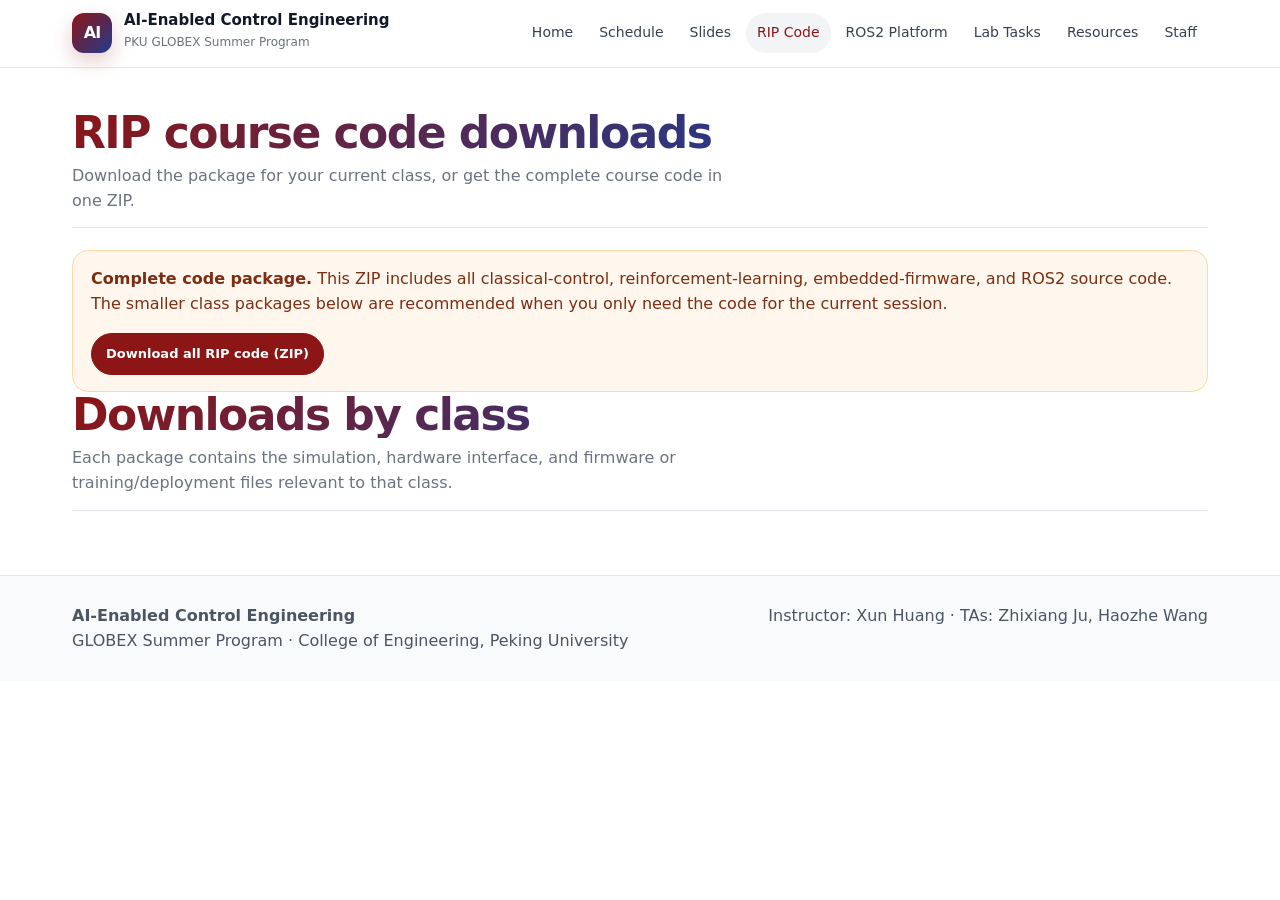
==== commit ff2e52e6: "Publish direct RIP code downloads by class" ====
--- a/code.html
+++ b/code.html
@@ -4,7 +4,7 @@
   <meta charset="utf-8">
   <meta name="viewport" content="width=device-width, initial-scale=1">
   <title>RIP Code · AI-Enabled Control Engineering</title>
-  <meta name="description" content="Public rotary inverted pendulum source code for AI-Enabled Control Engineering, PKU College of Engineering GLOBEX Summer Program.">
+  <meta name="description" content="Course website for AI-Enabled Control Engineering, PKU College of Engineering GLOBEX Summer Program.">
   <link rel="stylesheet" href="assets/css/styles.css">
 </head>
 <body>
@@ -26,50 +26,81 @@
     </div>
   </nav>
 </header>
-
 <main class="container">
   <div class="section-head">
     <div>
-      <h2>Rotary inverted pendulum course code</h2>
-      <p>Public source code for simulation, hardware experiments, embedded firmware, reinforcement-learning training and deployment, and the ROS2 integration example.</p>
+      <h2>RIP course code downloads</h2>
+      <p>Download the package for your current class, or get the complete course code in one ZIP.</p>
+    </div>
+  </div>
+  <div class="notice">
+    <strong>Complete code package.</strong>
+    This ZIP includes all classical-control, reinforcement-learning, embedded-firmware, and ROS2 source code.
+    The smaller class packages below are recommended when you only need the code for the current session.
+    <div class="downloads">
+      <a href="downloads/code/RIP_Complete_Course_Code.zip" download>Download all RIP code (ZIP)</a>
     </div>
   </div>
 
-  <article class="card" style="margin-bottom:22px;">
-    <div class="kicker">Public source repository</div>
-    <h3>AI-enabled Control Engineering Rotary Inverted Pendulum Lab</h3>
-    <p>The repository is the single source of truth for the course code. Students can browse individual modules below, clone the full repository, or download a ZIP snapshot of the current main branch.</p>
-    <div class="downloads">
-      <a href="https://github.com/ZhixiangJu/2026-AI-enabled-Control-Engineering-Rotary-Inverted-Pendulum-" target="_blank" rel="noopener">Open GitHub Repository</a>
-      <a href="https://github.com/ZhixiangJu/2026-AI-enabled-Control-Engineering-Rotary-Inverted-Pendulum-/archive/refs/heads/main.zip">Download Full Source ZIP</a>
+  <div class="section-head">
+    <div>
+      <h2>Downloads by class</h2>
+      <p>Each package contains the simulation, hardware interface, and firmware or training/deployment files relevant to that class.</p>
     </div>
-    <pre><code>git clone https://github.com/ZhixiangJu/2026-AI-enabled-Control-Engineering-Rotary-Inverted-Pendulum-.git
-cd 2026-AI-enabled-Control-Engineering-Rotary-Inverted-Pendulum-
-pip install -r requirements.txt</code></pre>
-  </article>
-
-  <div class="section-head"><div><h2 style="font-size:32px;">Classical control</h2><p>Each module contains simulation code plus hardware Python and firmware implementations.</p></div></div>
-  <div class="grid cards" style="margin-bottom:34px;">
-    <article class="card"><div class="kicker">Classical control</div><h3>Dual-loop PID</h3><p>Simulation, host-side hardware interface, experiment GUI, and microcontroller firmware.</p><div class="pill-row"><span class="pill">Simulation</span><span class="pill">Python</span><span class="pill">Firmware</span></div><div class="downloads"><a href="https://github.com/ZhixiangJu/2026-AI-enabled-Control-Engineering-Rotary-Inverted-Pendulum-/tree/main/classical_control/dual_loop_pid" target="_blank" rel="noopener">Browse PID Code</a></div></article>
-    <article class="card"><div class="kicker">Optimal control</div><h3>LQR</h3><p>State-feedback simulation, physical-platform Python tools, and matching embedded firmware.</p><div class="pill-row"><span class="pill">State feedback</span><span class="pill">Hardware</span><span class="pill">Firmware</span></div><div class="downloads"><a href="https://github.com/ZhixiangJu/2026-AI-enabled-Control-Engineering-Rotary-Inverted-Pendulum-/tree/main/classical_control/lqr" target="_blank" rel="noopener">Browse LQR Code</a></div></article>
-    <article class="card"><div class="kicker">Optimal control</div><h3>MPC</h3><p>Model-predictive-control simulation, hardware experiment interface, and firmware implementation.</p><div class="pill-row"><span class="pill">Prediction</span><span class="pill">Constraints</span><span class="pill">Hardware</span></div><div class="downloads"><a href="https://github.com/ZhixiangJu/2026-AI-enabled-Control-Engineering-Rotary-Inverted-Pendulum-/tree/main/classical_control/mpc" target="_blank" rel="noopener">Browse MPC Code</a></div></article>
   </div>
 
-  <div class="section-head"><div><h2 style="font-size:32px;">Reinforcement learning</h2><p>DQN, PPO, and TD3 are separated into simulation training and physical-platform deployment packages.</p></div></div>
-  <div class="grid cards" style="margin-bottom:34px;">
-    <article class="card"><div class="kicker">Reinforcement learning</div><h3>DQN</h3><p>Discrete-action RIP training plus simulation testing and hardware deployment resources.</p><div class="pill-row"><span class="pill">Training</span><span class="pill">Deployment</span><span class="pill">Firmware</span></div><div class="downloads"><a href="https://github.com/ZhixiangJu/2026-AI-enabled-Control-Engineering-Rotary-Inverted-Pendulum-/tree/main/reinforcement_learning/training/dqn" target="_blank" rel="noopener">Training</a><a href="https://github.com/ZhixiangJu/2026-AI-enabled-Control-Engineering-Rotary-Inverted-Pendulum-/tree/main/reinforcement_learning/deployment/dqn" target="_blank" rel="noopener">Deployment</a></div></article>
-    <article class="card"><div class="kicker">Reinforcement learning</div><h3>PPO</h3><p>Continuous-control policy training and the corresponding physical-platform deployment package.</p><div class="pill-row"><span class="pill">Training</span><span class="pill">Deployment</span><span class="pill">Firmware</span></div><div class="downloads"><a href="https://github.com/ZhixiangJu/2026-AI-enabled-Control-Engineering-Rotary-Inverted-Pendulum-/tree/main/reinforcement_learning/training/ppo" target="_blank" rel="noopener">Training</a><a href="https://github.com/ZhixiangJu/2026-AI-enabled-Control-Engineering-Rotary-Inverted-Pendulum-/tree/main/reinforcement_learning/deployment/ppo" target="_blank" rel="noopener">Deployment</a></div></article>
-    <article class="card"><div class="kicker">Reinforcement learning</div><h3>TD3</h3><p>Continuous-control training, hardware deployment, firmware, and model-compatibility self-test resources.</p><div class="pill-row"><span class="pill">Training</span><span class="pill">Deployment</span><span class="pill">Self-test</span></div><div class="downloads"><a href="https://github.com/ZhixiangJu/2026-AI-enabled-Control-Engineering-Rotary-Inverted-Pendulum-/tree/main/reinforcement_learning/training/td3" target="_blank" rel="noopener">Training</a><a href="https://github.com/ZhixiangJu/2026-AI-enabled-Control-Engineering-Rotary-Inverted-Pendulum-/tree/main/reinforcement_learning/deployment/td3" target="_blank" rel="noopener">Deployment</a></div></article>
+  <div class="grid cards" data-code>
+    <article class="card code-card modern">
+      <div class="code-card-head"><span class="kicker">Class 8</span><span class="status ready">ZIP package</span></div>
+      <h3>Dual-Loop PID</h3>
+      <p>RIP simulation, Python hardware interface, and microcontroller firmware for the dual-loop PID experiment.</p>
+      <div class="downloads"><a href="downloads/code/RIP_Class08_Dual_Loop_PID_Code.zip" download>Download Class 8 code</a></div>
+    </article>
+
+    <article class="card code-card modern">
+      <div class="code-card-head"><span class="kicker">Class 9</span><span class="status ready">ZIP package</span></div>
+      <h3>Linear Quadratic Regulator</h3>
+      <p>LQR simulation, Python hardware interface, and microcontroller firmware for optimal-control experiments.</p>
+      <div class="downloads"><a href="downloads/code/RIP_Class09_LQR_Code.zip" download>Download Class 9 code</a></div>
+    </article>
+
+    <article class="card code-card modern">
+      <div class="code-card-head"><span class="kicker">Class 10</span><span class="status ready">ZIP package</span></div>
+      <h3>Model Predictive Control</h3>
+      <p>MPC simulation, Python hardware interface, and microcontroller firmware for prediction-based control experiments.</p>
+      <div class="downloads"><a href="downloads/code/RIP_Class10_MPC_Code.zip" download>Download Class 10 code</a></div>
+    </article>
+
+    <article class="card code-card modern">
+      <div class="code-card-head"><span class="kicker">Class 11</span><span class="status ready">ZIP package</span></div>
+      <h3>Deep Q-Network</h3>
+      <p>DQN simulation training, policy evaluation, hardware deployment scripts, and matching firmware.</p>
+      <div class="downloads"><a href="downloads/code/RIP_Class11_DQN_Code.zip" download>Download Class 11 code</a></div>
+    </article>
+
+    <article class="card code-card modern">
+      <div class="code-card-head"><span class="kicker">Class 12</span><span class="status ready">ZIP package</span></div>
+      <h3>Proximal Policy Optimization</h3>
+      <p>PPO simulation training, policy evaluation, hardware deployment scripts, and matching firmware.</p>
+      <div class="downloads"><a href="downloads/code/RIP_Class12_PPO_Code.zip" download>Download Class 12 code</a></div>
+    </article>
+
+    <article class="card code-card modern">
+      <div class="code-card-head"><span class="kicker">Class 13</span><span class="status ready">ZIP package</span></div>
+      <h3>Twin Delayed DDPG</h3>
+      <p>TD3 simulation training, policy evaluation, compatibility checks, hardware deployment scripts, and firmware.</p>
+      <div class="downloads"><a href="downloads/code/RIP_Class13_TD3_Code.zip" download>Download Class 13 code</a></div>
+    </article>
   </div>
 
-  <div class="grid two">
-    <article class="card"><div class="kicker">Robotics integration</div><h3>ROS2 framework</h3><p>A common serial bridge, manager, visualization layer, and controller-selection framework for LQR, MPC, DQN, PPO, and TD3.</p><div class="downloads"><a href="https://github.com/ZhixiangJu/2026-AI-enabled-Control-Engineering-Rotary-Inverted-Pendulum-/tree/main/ros2" target="_blank" rel="noopener">Browse ROS2 Code</a><a href="ros2-platform.html">ROS2 Tutorial</a></div></article>
-    <article class="card"><div class="kicker">Documentation</div><h3>Wiring, manuals, and reports</h3><p>The source repository also contains the hardware wiring material, laboratory manuals, and report templates used with the code.</p><div class="downloads"><a href="https://github.com/ZhixiangJu/2026-AI-enabled-Control-Engineering-Rotary-Inverted-Pendulum-/tree/main/docs" target="_blank" rel="noopener">Browse Documentation</a><a href="tasks.html">Lab Tasks</a></div></article>
+</main>
+<footer class="footer">
+  <div class="container">
+    <div><strong>AI-Enabled Control Engineering</strong><br>GLOBEX Summer Program · College of Engineering, Peking University</div>
+    <div>Instructor: Xun Huang · TAs: Zhixiang Ju, Haozhe Wang</div>
   </div>
-</main>
-
-<footer class="footer"><div class="container"><div><strong>AI-Enabled Control Engineering</strong><br>GLOBEX Summer Program · College of Engineering, Peking University</div><div>Instructor: Xun Huang · TAs: Zhixiang Ju, Haozhe Wang</div></div></footer>
+</footer>
 <script src="assets/js/course-data.js"></script>
 <script src="assets/js/main.js"></script>
 </body>
-</html>+</html>
